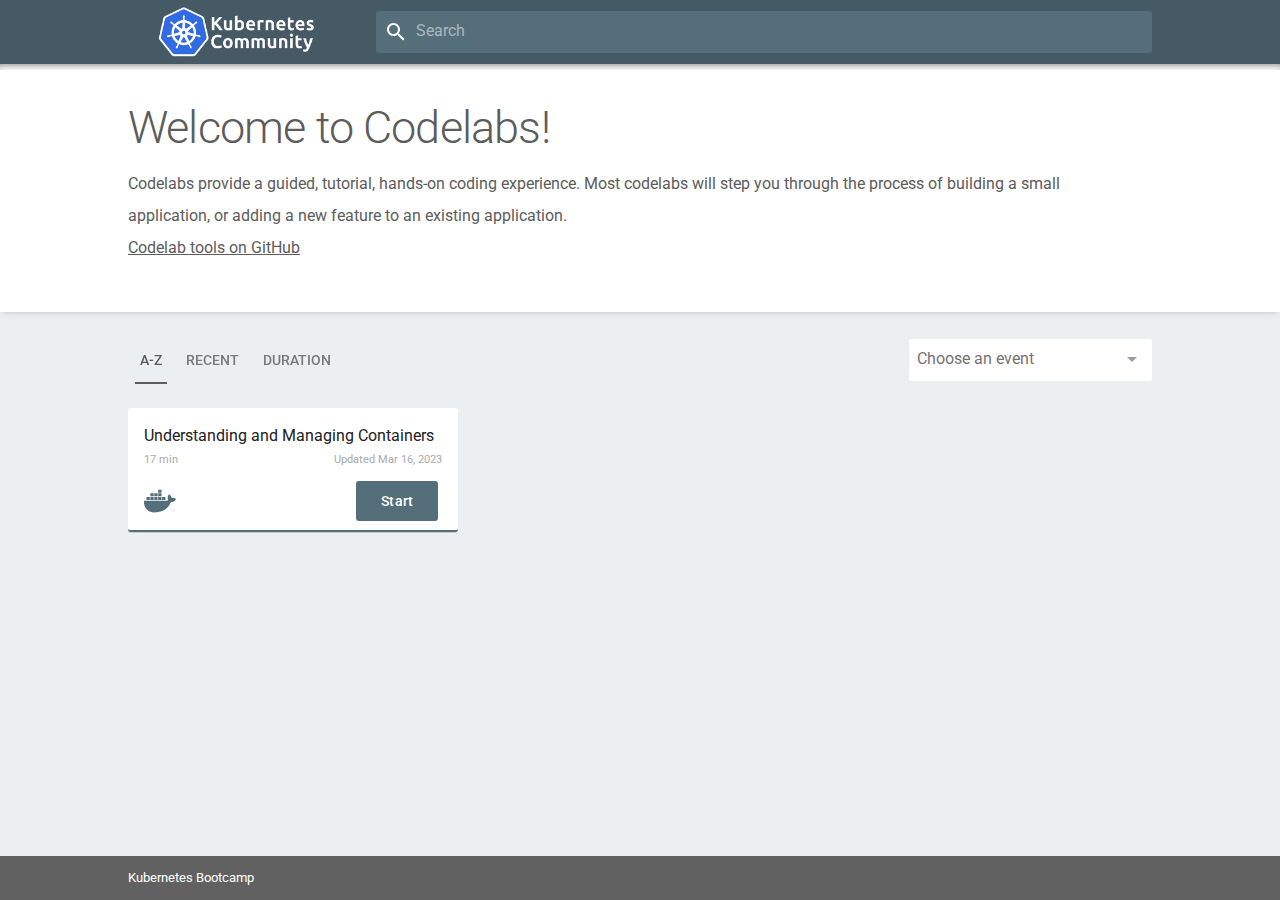
==== index.html @ d994a271 "🚀 deploy changes" ====
<!doctype html>
<html lang="en">
<head>
<meta charset="utf-8">
<meta name="description" content="Codelabs provide a guided, tutorial, hands-on coding experience. Most codelabs will step you through the process of building a small application, or adding a new feature to an existing application.">
<meta name="viewport" content="width=device-width,initial-scale=1">
<meta name="generator" content="Codelabs">
<meta name="application-name" content="Codelabs">
<link rel="canonical" href="./">
<link rel="preconnect" href="https://www.google-analytics.com">
<script>
window.ga=window.ga||function(){(ga.q=ga.q||[]).push(arguments)};ga.l=+new Date;
    ga('create', 'UA-49880327-14', 'auto');
    ga('send', 'pageview');
</script>
<script async src="https://www.google-analytics.com/analytics.js"></script>
<title>Codelabs</title>
<link rel="stylesheet" href="/styles/main.css">
<link rel="import" href="/elements/elements.html">
<style is="custom-style">
:root{--paper-tabs-selection-bar-color:currentcolor;--paper-input-container-underline:{display:none};--paper-input-container-underline-focus:{display:none};}.dropdown-filter{--paper-input-container:{padding:8px}} </style>
<meta name="apple-mobile-web-app-capable" content="yes">
<meta name="apple-mobile-web-app-status-bar-style" content="#455a64">
<meta name="apple-mobile-web-app-title" content="Codelabs">
<link rel="apple-touch-icon" sizes="180x180" href="/images/favicons/apple-touch-icon.png">
<link rel="icon" type="image/png" sizes="32x32" href="/images/favicons/favicon-32x32.png">
<link rel="icon" type="image/png" sizes="194x194" href="/images/favicons/favicon-194x194.png">
<link rel="icon" type="image/png" sizes="192x192" href="/images/favicons/android-chrome-192x192.png">
<link rel="icon" type="image/png" sizes="16x16" href="/images/favicons/favicon-16x16.png">
<link rel="manifest" href="site.webmanifest">
<link rel="mask-icon" href="/images/favicons/safari-pinned-tab.svg" color="#455a64">
<meta name="msapplication-TileColor" content="#455a64">
<meta name="msapplication-TileImage" content="/images/favicons/mstile-144x144.png">
<meta name="theme-color" content="#455a64">
<meta name="og:type" property="og:type" content="website">
<meta name="og:title" property="og:title" content="Codelabs">
<meta name="og:description" property="og:description" content="Codelabs provide a guided, tutorial, hands-on coding experience. Most codelabs will step you through the process of building a small application, or adding a new feature to an existing application.">
<meta name="og:url" property="og:url" content="./">
<meta name="og:site_name" property="og:site_name" content="Codelabs">
<meta name="og:determiner" property="og:determiner" content="the">
<meta name="og:locale" property="og:locale" content="en_US">
<meta name="og:image" property="og:image" content="/images/og-image.png">
<meta name="og:image:url" property="og:image:url" content="/images/og-image.png">
<meta name="og:image:type" property="og:image:type" content="image/png">
<meta name="og:image:width" property="og:image:width" content="1200">
<meta name="og:image:height" property="og:image:height" content="1200">
<meta name="og:image:alt" property="og:image:alt" content="Codelabs">
<meta name="twitter:card" property="twitter:card" content="summary_large_image">
<meta name="twitter:title" property="twitter:title" content="Codelabs">
<meta name="twitter:description" property="twitter:description" content="Codelabs provide a guided, tutorial, hands-on coding experience. Most codelabs will step you through the process of building a small application, or adding a new feature to an existing application.">
<meta name="twitter:image" property="twitter:image" content="/images/og-image.png">
<meta name="twitter:url" property="twitter:url" content="./">
</head>
<body id="app" is="body-bind" class="loading fullbleed">
<paper-header-panel id="main" mode="standard" main>
<div id="mainToolbar" class="paper-header">
<div class="site-width layout horizontal">
<a href="/">
<img src="/images/logo.png" class="logo-devs" alt="Codelabs Logo">
</a>
<div id="searchbar">
<paper-input-container no-label-float>
<paper-icon-button prefix icon="search"></paper-icon-button>
<label>Search</label>
<input is="iron-input" bind-value="{{searchVal}}" on-keydown="onSearchKeyDown">
</paper-input-container>
</div>
</div>
</div>
<header id="banner" down$="[[_toBoolean(selectedFilter)]]">
<div class="site-width">
<h2 class="banner-title">Welcome to Codelabs!</h2>
<div class="banner-description" data-filter-selected$="[[_toBoolean(selectedFilter)]]">
<p class="banner-info">
Codelabs provide a guided, tutorial, hands-on coding experience. Most codelabs will step you through the process of building a small application, or adding a new feature to an existing application.
<br>
<a href="https://github.com/googlecodelabs/tools">Codelab tools on GitHub</a>
</p>
</div>
</div>
</header>
<main>
<div id="filters" class="site-width layout horizontal center justified">
<div id="sortby">
<paper-tabs selected="0" noink on-iron-activate="sortBy">
<paper-tab>A-Z</paper-tab>
<paper-tab>Recent</paper-tab>
<paper-tab>Duration</paper-tab>
</paper-tabs>
</div>
<paper-dropdown-menu label="Choose an event" class="dropdown-filter" no-label-float noink no-animations>
<paper-listbox id="eventList" slot="dropdown-content" class="dropdown-content"><a href="/cka/" tabindex="-1">
<paper-item>Certified Kubernetes Administrator (CKA)</paper-item>
</a>
<a href="/ckad/" tabindex="-1">
<paper-item>Certified Kubernetes Application Developer (CKAD)</paper-item>
</a>
<a href="/cks/" tabindex="-1">
<paper-item>Certified Kubernetes Security Specialist (CKS)</paper-item>
</a>
</paper-listbox>
</paper-dropdown-menu>
</div>
<card-sorter id="cards" class="site-width">
<a href="/codelabs/01-first-container-interaction/index.html?index=..%2F..index" on-tap="navigate" class="codelab-card category-docker" data-category="docker" data-title="Understanding and Managing Containers" data-duration="17" data-updated="2023-03-16T09:54:31Z" data-tags="ckad,container,docker,web" data-pin="">
<div class="description">Understanding and Managing Containers</div>
<div class="card-duration">
<span>17 min </span>
<span>Updated Mar 16, 2023</span>
</div>
<div class="card-footer">
<div class="category-icon docker-icon"></div>
<paper-button class="docker-bg">Start</paper-button>
</div>
</a>
</card-sorter>
<div id="loading-placeholder" class="site-width">
Loading Codelabs, please wait...
</div>
</main>
<div class="footerbar">
<div class="site-width layout horizontal center justified">
<span>
<a href="https://github.com/piouson/kubernetes-bootcamp" target="_blank">Kubernetes Bootcamp</a>
</span>
</div>
</div>
</paper-header-panel>
<script src="/scripts/main.js"></script>
</body>
</html>
---- styles/main.css ----
.layout.horizontal,.layout.horizontal-reverse,.layout.vertical,.layout.vertical-reverse{display:-webkit-flex;display:-ms-flexbox;display:flex}.layout.horizontal{-ms-flex-direction:row;-webkit-flex-direction:row;flex-direction:row}.layout.vertical{-ms-flex-direction:column;-webkit-flex-direction:column;flex-direction:column}.layout.wrap{-ms-flex-wrap:wrap;-webkit-flex-wrap:wrap;flex-wrap:wrap}.flex,.flex-1{-ms-flex:1;-webkit-flex:1;flex:1}.layout.start{-ms-flex-align:start;-webkit-align-items:flex-start;align-items:flex-start}.layout.center,.layout.center-center{-ms-flex-align:center;-webkit-align-items:center;align-items:center}.layout.end{-ms-flex-align:end;-webkit-align-items:flex-end;align-items:flex-end}.layout.start-justified{-ms-flex-pack:start;-webkit-justify-content:flex-start;justify-content:flex-start}.layout.center-center,.layout.center-justified{-ms-flex-pack:center;-webkit-justify-content:center;justify-content:center}.layout.end-justified{-ms-flex-pack:end;-webkit-justify-content:flex-end;justify-content:flex-end}.layout.around-justified{-ms-flex-pack:distribute;-webkit-justify-content:space-around;justify-content:space-around}.layout.justified{-ms-flex-pack:justify;-webkit-justify-content:space-between;justify-content:space-between}.self-start{-ms-flex-item-align:start;-webkit-align-self:flex-start;align-self:flex-start}.self-center{-ms-flex-item-align:center;-webkit-align-self:center;align-self:center}.self-end{-ms-flex-item-align:end;-webkit-align-self:flex-end;align-self:flex-end}.self-stretch{-ms-flex-item-align:stretch;-webkit-align-self:stretch;align-self:stretch}.block{display:block}[hidden]{display:none!important}.invisible{visibility:hidden!important}.relative{position:relative}.fit{bottom:0;left:0;position:absolute;right:0;top:0}body.fullbleed{height:100vh;margin:0}.scroll{-webkit-overflow-scrolling:touch;overflow:auto}body{color:#5c5c5c;font-size:16px;line-height:24px}body,h1{-webkit-font-smoothing:antialiased;font-family:Roboto,Noto,sans-serif;font-weight:400}h1{font-size:56px;letter-spacing:-.026em;line-height:60px;overflow:hidden;text-overflow:ellipsis;white-space:nowrap}h2{font-size:45px;letter-spacing:-.018em;line-height:48px}h2,h3{-webkit-font-smoothing:antialiased;font-family:Roboto,Noto,sans-serif;font-weight:400}h3{font-size:34px;letter-spacing:-.01em;line-height:40px}h4{-webkit-font-smoothing:antialiased;font-family:Roboto,Noto,sans-serif;font-size:24px;font-weight:400;letter-spacing:-.012em;line-height:32px}*{box-sizing:border-box;margin:0;outline:none}body{background:#eceff1}body.view #banner{padding-bottom:24px;padding-top:80px;position:relative}body #loading-placeholder{display:none;padding:40px 0;text-align:center}body.loading card-sorter#cards,body.loading div#filters,body.loading div#searchbar{display:none}body.loading div#loading-placeholder{display:block}b{font-weight:500}a{color:currentcolor;text-decoration:none}li,ul{list-style:none;padding:0}.site-width{margin:0 auto;max-width:1024px;width:90vw}#banner{background-color:#fff;box-shadow:0 3px 6px -3px #bdbdbd;padding:40px 0 48px}#banner[down] .banner-slider{-webkit-transform:none;transform:none}#banner[down] .banner-title{visibility:hidden}#banner h2,#banner h3{font-weight:300}#banner #logo{height:125px;max-width:100%;width:auto}#banner .banner-slider{-webkit-transform:translateY(-100%);background-color:#eceff1;color:#546e7a;max-width:100%;padding:8px 0;position:absolute;top:0;transform:translateY(-100%);transition:-webkit-transform .4s cubic-bezier(0,0,.2,1);transition:transform .4s cubic-bezier(0,0,.2,1);transition:transform .4s cubic-bezier(0,0,.2,1),-webkit-transform .4s cubic-bezier(0,0,.2,1);width:100%;will-change:transform}#banner .banner-slider h3{font-size:30px}#banner .banner_arrows{margin-left:16px}#banner .banner-title{margin-bottom:8px}#banner .banner-description .banner-meta{padding:0 32px}#banner .banner-description .banner-meta h3{margin-bottom:8px}#banner paper-button{-webkit-font-smoothing:antialiased;background-color:#607d8b;color:#fff;font-family:Roboto,Noto,sans-serif;font-size:14px;font-weight:500;letter-spacing:.01em;line-height:1;line-height:normal;min-width:150px;padding:8px 16px;text-align:center;text-transform:uppercase}#banner paper-button.iron-selected{background-color:#455a64}#sortby{-ms-flex-pack:center;-webkit-justify-content:center;justify-content:center;padding:24px 0}#sortby paper-tabs{text-transform:uppercase}#sortby paper-tabs paper-tab{margin:auto 7px;padding:0 5px}.paper-header-panel{-ms-flex-direction:column;-webkit-flex-direction:column;display:-webkit-flex;display:-ms-flexbox;display:flex;flex-direction:column}.paper-header-panel main{-ms-flex:1 1 0%;-webkit-flex:1 1 0%;flex:1 1 0%}.paper-button-0,.paper-menu-button-0{border-radius:3px!important}.dropdown-filter{background-color:#fff;border-radius:3px}.dropdown-content{border-radius:3px!important}.dropdown-content paper-item:hover{background:#eee;cursor:pointer}@media (max-width:767px){#banner{line-height:16px;padding:16px 0}#banner paper-button{display:inline-block;margin:16px 0 0}#filters{height:20px;margin:0;padding:0;visibility:hidden}.banner-info{-ms-flex-item-align:start;-webkit-align-self:flex-start;align-self:flex-start;line-height:24px;width:100%}.banner-description{-ms-flex-align:center;-ms-flex-direction:column;-webkit-align-items:center;-webkit-flex-direction:column;align-items:center;display:-webkit-flex;display:-ms-flexbox;display:flex;flex-direction:column}.banner-technologies{left:0;position:absolute;width:100%;z-index:1}.banner-title{font-size:7vw}.banner-meta{display:none}#logo{margin-bottom:16px}.filters{width:100%}}@media (min-width:768px){#banner .banner-title,#banner paper-button{margin-bottom:16px}.banner-info{line-height:32px;margin-right:32px}.banner-info a{text-decoration:underline}.banner-description{display:-webkit-flex;display:-ms-flexbox;display:flex}.banner-description .banner-info{-ms-flex:1;-webkit-flex:1;flex:1}}#mainToolbar{-ms-flex-align:center;-webkit-align-items:center;align-items:center;background-color:#455a64;color:#fff;display:-webkit-flex;display:-ms-flexbox;display:flex;height:64px;padding:16px}#mainToolbar paper-icon-button[icon=menu]{-ms-flex-negative:0;-webkit-flex-shrink:0;flex-shrink:0}#mainToolbar a{-ms-flex-align:center;-webkit-align-items:center;align-items:center;display:-webkit-flex;display:-ms-flexbox;display:flex}#mainToolbar .logo-icon{height:24px;margin-right:16px;width:30px}#mainToolbar .logo-devs{height:auto;max-width:216px}#mainToolbar>div.layout{-ms-flex-align:center;-webkit-align-items:center;align-items:center}#searchbar{border-radius:3px;max-height:42px}#searchbar paper-input-container{padding:0}#searchbar paper-input-container input,#searchbar paper-input-container label{color:#fff}#searchbar paper-input-container label{opacity:.5}@media (min-width:768px){#searchbar{background-color:#546e7a;transition:background-color .4s cubic-bezier(0,0,.2,1);width:100%}#searchbar:hover{background-color:#78909c}.logo-devs{margin:0 32px 0 0}}@media (max-width:767px){#searchbar paper-input-container{display:none}#mainToolbar{height:56px}#mainToolbar paper-icon-button[icon=menu]{margin-right:8px;width:40px}}.ads-icon{background-image:url(/images/icons/google-ads.svg)}.analytics-bg{background-color:#f37c22}.codelab-card.category-analytics{border-bottom-color:#f37c22}.analytics-icon{background-image:url(/images/icons/google-analytics.svg)}.android-bg,.android-kotlin-bg,.android-tv-bg{background-color:#a4c639}.codelab-card.category-android,.codelab-card.category-android-kotlin,.codelab-card.category-android-tv{border-bottom-color:#a4c639}.android-icon,.android-kotlin-icon,.android-tv-icon{background-image:url(/images/icons/android.svg)}.android-auto-bg{background-color:#03a9f4}.codelab-card.category-android-auto{border-bottom-color:#03a9f4}.android-auto-icon{background-image:url(/images/icons/android-auto.svg)}.android-things-bg{background-color:#6c6c6c}.codelab-card.category-android-things{border-bottom-color:#6c6c6c}.android-things-icon{background-image:url(/images/icons/android-things.svg)}.assistant-icon{background-image:url(/images/icons/google-assistant.svg)}.ar-bg,.ar-core-bg,.augmented-reality-bg,.augmented-reality-core-bg{background-color:#4a148c}.codelab-card.category-ar,.codelab-card.category-ar-core,.codelab-card.category-augmented-reality,.codelab-card.category-augmented-reality-core{border-bottom-color:#4a148c}.ar-core-icon,.ar-icon,.augmented-reality-core-icon,.augmented-reality-icon{background-image:url(/images/icons/ar-core.svg)}.cardboard-bg,.games-bg,.play-games-bg,.virtual-reality-bg,.virtual-reality-games-bg,.virtualreality-bg,.virtualreality-games-bg,.vr-bg{background-color:#f16523}.codelab-card.category-cardboard,.codelab-card.category-games,.codelab-card.category-play-games,.codelab-card.category-virtual-reality,.codelab-card.category-virtual-reality-games,.codelab-card.category-virtualreality,.codelab-card.category-virtualreality-games,.codelab-card.category-vr{border-bottom-color:#f16523}.cardboard-icon,.games-icon,.play-games-icon,.virtual-reality-games-icon,.virtual-reality-icon,.virtualreality-games-icon,.virtualreality-icon,.vr-icon{background-image:url(/images/icons/cardboard.svg)}.apps-bg,.g-suite-bg,.gsuite-bg{background-color:#9aa0a6}.codelab-card.category-apps,.codelab-card.category-g-suite,.codelab-card.category-gsuite{border-bottom-color:#9aa0a6}.apps-icon,.g-suite-icon,.gsuite-icon{background-image:url(/images/icons/gsuite.svg)}.docs-icon{background-image:url(/images/icons/google-docs.svg)}.drive-icon{background-image:url(/images/icons/google-drive.svg)}.sheets-icon{background-image:url(/images/icons/google-sheets.svg)}.slides-bg{background-color:#fbbc05}.codelab-card.category-slides{border-bottom-color:#fbbc05}.slides-icon{background-image:url(/images/icons/google-slides.svg)}.blockly-icon{background-image:url(/images/icons/blockly.svg)}.brillo-bg{background-color:#3bbaf3}.codelab-card.category-brillo{border-bottom-color:#3bbaf3}.brillo-icon{background-image:url(/images/icons/brillo.svg)}.cast-icon,.chrome-cast-icon,.chromecast-icon{background-image:url(/images/icons/cast.svg)}.chrome-icon,.google-chrome-icon,.googlechrome-icon{background-image:url(/images/icons/chrome.svg)}.cloud-about-icon,.cloud-cloud-tools-icon,.cloud-general-icon,.cloud-icon,.cloud-other-icon,.cloud-others-icon,.cloud-platform-icon,.cloud-tools-icon{background-image:url(/images/icons/cloud-platform.svg)}.cloud-app-engine-icon,.cloud-appengine-icon{background-image:url(/images/icons/cloud-appengine.svg)}.big-query-icon,.bigquery-icon,.cloud-big-query-icon,.cloud-bigquery-icon{background-image:url(/images/icons/cloud-bigquery.svg)}.cloud-build-icon{background-image:url(/images/icons/cloud-build.svg)}.cloud-compute-engine-icon,.cloud-compute-icon{background-image:url(/images/icons/cloud-compute-engine.svg)}.cloud-data-lab-icon,.cloud-datalab-icon{background-image:url(/images/icons/cloud-datalab.svg)}.cloud-iam-icon{background-image:url(/images/icons/cloud-iam.svg)}.cloud-iot-core-icon,.cloud-iot-icon,.iot-core-icon,.iot-icon{background-image:url(/images/icons/cloud-iot-core.svg)}.cloud-key-management-service-icon,.cloud-kms-icon{background-image:url(/images/icons/cloud-key-management-service.svg)}.cloud-machine-learning-icon,.cloud-ml-icon{background-image:url(/images/icons/cloud-machine-learning.svg)}.cloud-monitor-icon,.cloud-monitoring-icon{background-image:url(/images/icons/cloud-monitoring.svg)}.cloud-network-icon,.cloud-networking-icon{background-image:url(/images/icons/cloud-networking.svg)}.cloud-security-command-center-icon,.cloud-security-icon{background-image:url(/images/icons/cloud-security-command-center.svg)}.cloud-data-icon,.cloud-sql-icon{background-image:url(/images/icons/cloud-sql.svg)}.design-bg{background-color:#757575}.codelab-card.category-design{border-bottom-color:#757575}.design-icon{background-image:url(/images/icons/design.svg)}.firebase-bg,.firebase-web-bg{background-color:#f57c00}.codelab-card.category-firebase,.codelab-card.category-firebase-web{border-bottom-color:#f57c00}.firebase-icon,.firebase-web-icon{background-image:url(/images/icons/firebase.svg)}.design-flutter-bg,.flutter-android-bg,.flutter-bg,.flutter-firebase-bg{background-color:#45d1fd}.codelab-card.category-design-flutter,.codelab-card.category-flutter,.codelab-card.category-flutter-android,.codelab-card.category-flutter-firebase{border-bottom-color:#45d1fd}.design-flutter-icon,.flutter-android-icon,.flutter-firebase-icon,.flutter-icon{background-image:url(/images/icons/flutter.svg)}.geo-bg,.google-maps-bg,.googlemaps-bg,.maps-bg,.sheets-bg{background-color:#34a853}.codelab-card.category-geo,.codelab-card.category-google-maps,.codelab-card.category-googlemaps,.codelab-card.category-maps,.codelab-card.category-sheets{border-bottom-color:#34a853}.geo-icon,.google-maps-icon,.googlemaps-icon,.maps-icon{background-image:url(/images/icons/google-maps.svg)}.cast-bg,.chrome-cast-bg,.chromecast-bg,.nest-bg{background-color:#5f6368}.codelab-card.category-cast,.codelab-card.category-chrome-cast,.codelab-card.category-chromecast,.codelab-card.category-nest{border-bottom-color:#5f6368}.nest-icon{background-image:url(/images/icons/nest.svg)}.open-thread-bg,.openthread-bg{background-color:#484848}.codelab-card.category-open-thread,.codelab-card.category-openthread{border-bottom-color:#484848}.open-thread-icon,.openthread-icon{background-image:url(/images/icons/openthread.svg)}.about-icon,.search-icon{background-image:url(/images/icons/google-g.svg)}.cloud-hpc-bg,.hpc-bg,.slurm-bg{background-color:#42afeb}.codelab-card.category-cloud-hpc,.codelab-card.category-hpc,.codelab-card.category-slurm{border-bottom-color:#42afeb}.cloud-hpc-icon,.hpc-icon,.slurm-icon{background-image:url(/images/icons/slurm.svg)}.tensor-flow-bg,.tensorflow-bg{background-color:#ed8e24}.codelab-card.category-tensor-flow,.codelab-card.category-tensorflow{border-bottom-color:#ed8e24}.tensor-flow-icon,.tensorflow-icon{background-image:url(/images/icons/tensorflow.svg)}.unity-bg{background-color:#222c37}.codelab-card.category-unity{border-bottom-color:#222c37}.unity-icon{background-image:url(/images/icons/unity.svg)}.weave-bg{background-color:#0f9d58}.codelab-card.category-weave{border-bottom-color:#0f9d58}.weave-icon{background-image:url(/images/icons/weave.svg)}.android-wear-icon,.wear-icon,.wear-os-icon{background-image:url(/images/icons/wear-os.svg)}.about-bg,.ads-bg,.android-wear-bg,.assistant-bg,.big-query-bg,.bigquery-bg,.blockly-bg,.chrome-bg,.cloud-about-bg,.cloud-app-engine-bg,.cloud-appengine-bg,.cloud-bg,.cloud-big-query-bg,.cloud-bigquery-bg,.cloud-build-bg,.cloud-cloud-tools-bg,.cloud-compute-bg,.cloud-compute-engine-bg,.cloud-data-bg,.cloud-data-lab-bg,.cloud-datalab-bg,.cloud-general-bg,.cloud-iam-bg,.cloud-iot-bg,.cloud-iot-core-bg,.cloud-key-management-service-bg,.cloud-kms-bg,.cloud-machine-learning-bg,.cloud-ml-bg,.cloud-monitor-bg,.cloud-monitoring-bg,.cloud-network-bg,.cloud-networking-bg,.cloud-other-bg,.cloud-others-bg,.cloud-platform-bg,.cloud-security-bg,.cloud-security-command-center-bg,.cloud-sql-bg,.cloud-tools-bg,.cloud-web-bg,.docs-bg,.drive-bg,.google-chrome-bg,.googlechrome-bg,.iot-bg,.iot-core-bg,.search-bg,.wear-bg,.wear-os-bg,.web-bg{background-color:#4285f4}.codelab-card.category-about,.codelab-card.category-ads,.codelab-card.category-android-wear,.codelab-card.category-assistant,.codelab-card.category-big-query,.codelab-card.category-bigquery,.codelab-card.category-blockly,.codelab-card.category-chrome,.codelab-card.category-cloud,.codelab-card.category-cloud-about,.codelab-card.category-cloud-app-engine,.codelab-card.category-cloud-appengine,.codelab-card.category-cloud-big-query,.codelab-card.category-cloud-bigquery,.codelab-card.category-cloud-build,.codelab-card.category-cloud-cloud-tools,.codelab-card.category-cloud-compute,.codelab-card.category-cloud-compute-engine,.codelab-card.category-cloud-data,.codelab-card.category-cloud-data-lab,.codelab-card.category-cloud-datalab,.codelab-card.category-cloud-general,.codelab-card.category-cloud-iam,.codelab-card.category-cloud-iot,.codelab-card.category-cloud-iot-core,.codelab-card.category-cloud-key-management-service,.codelab-card.category-cloud-kms,.codelab-card.category-cloud-machine-learning,.codelab-card.category-cloud-ml,.codelab-card.category-cloud-monitor,.codelab-card.category-cloud-monitoring,.codelab-card.category-cloud-network,.codelab-card.category-cloud-networking,.codelab-card.category-cloud-other,.codelab-card.category-cloud-others,.codelab-card.category-cloud-platform,.codelab-card.category-cloud-security,.codelab-card.category-cloud-security-command-center,.codelab-card.category-cloud-sql,.codelab-card.category-cloud-tools,.codelab-card.category-cloud-web,.codelab-card.category-docs,.codelab-card.category-drive,.codelab-card.category-google-chrome,.codelab-card.category-googlechrome,.codelab-card.category-iot,.codelab-card.category-iot-core,.codelab-card.category-search,.codelab-card.category-wear,.codelab-card.category-wear-os,.codelab-card.category-web{border-bottom-color:#4285f4}.cloud-web-icon,.web-icon{background-image:url(/images/icons/web.svg)}.docker-bg{background-color:#546e7a}.codelab-card.category-docker{border-bottom-color:#546e7a}.docker-icon{background-image:url(/images/icons/docker.svg)}#cards{-ms-flex-pack:start;-ms-flex-wrap:wrap;-webkit-flex-wrap:wrap;-webkit-justify-content:flex-start;flex-wrap:wrap;justify-content:flex-start;margin-bottom:24px}#cards,.codelab-card{display:-webkit-flex;display:-ms-flexbox;display:flex}.codelab-card{-ms-flex:1 0 330px;-ms-flex-direction:column;-webkit-flex:1 0 330px;-webkit-flex-direction:column;background-color:#fff;border-bottom:2px solid transparent;border-radius:3px;box-shadow:0 1px rgba(0,0,0,.15);flex:1 0 330px;flex-direction:column;margin:0 16px 16px 0;max-width:330px;position:relative}.codelab-card:nth-of-type(3n){margin-right:0}.codelab-card img{margin-right:4px}.codelab-card .card-header{padding:16px 16px 0}.codelab-card .card-duration,.codelab-card .card-header{-ms-flex-align:center;-ms-flex-pack:justify;-webkit-align-items:center;-webkit-justify-content:space-between;align-items:center;display:-webkit-flex;display:-ms-flexbox;display:flex;justify-content:space-between}.codelab-card .card-duration{color:#aaa;font-size:11px;mix-blend-mode:normal;padding:0 16px}.codelab-card .card-duration img{opacity:.24}.codelab-card .card-author,.codelab-card .card-updated{color:#bdbdbd;font-size:12px;line-height:16px;text-align:right}.codelab-card .description{-ms-flex:1 0 auto;-webkit-flex:1 0 auto;-webkit-font-smoothing:antialiased;color:#212121;flex:1 0 auto;padding:16px 16px 0}.card-footer{-ms-flex-align:center;-ms-flex-pack:justify;-webkit-align-items:center;-webkit-justify-content:space-between;align-items:center;border-top:0;display:-webkit-flex;display:-ms-flexbox;display:flex;justify-content:space-between;padding:8px 16px}.card-footer paper-button{-webkit-font-smoothing:antialiased;color:#fff;font-family:Roboto,Noto,sans-serif;font-size:14px;font-weight:500;letter-spacing:.01em;line-height:1;padding:13px 25px;text-transform:uppercase;text-transform:none}.card-footer .category-icon{background-position:0 50%;background-repeat:no-repeat;background-size:32px;height:42px;width:42px}.card-pin{background-image:url('data:image/svg+xml;utf8,<svg width="18" height="18" viewBox="0 0 18 18" xmlns="http://www.w3.org/2000/svg"><g fill="none" fill-rule="evenodd"><path d="M0 0h18v18H0"/><path fill="#888" d="M13 4V2H5v2h1v5l-1.5 1.5V12H8v4l1 1 1-1v-4h3.5v-1.5L12 9V4"/></g></svg>');background-repeat:no-repeat;bottom:14px;height:20px;left:7px;position:absolute;width:15px}@media (max-width:767px){#cards{-ms-flex-align:center;-ms-flex-direction:column;-webkit-align-items:center;-webkit-flex-direction:column;align-items:center;flex-direction:column}.codelab-card{-ms-flex:1 0 200px;-webkit-flex:1 0 200px;flex:1 0 200px;margin:0 0 16px;max-width:100%;min-width:330px;width:100%}.codelab-card .card-header{-ms-flex-align:center;-webkit-align-items:center;align-items:center}.codelab-card .card-header .category-icon{margin:0}}@media (min-width:767px) and (max-width:1136px){.codelab-card{-ms-flex:0 0 32%;-webkit-flex:0 0 32%;flex:0 0 32%;margin:0 2% 2% 0}}#footer{background-color:#424242;font-size:13px;padding:40px 0}#footer li,#footer ul{list-style:none;margin:0;padding:0}#footer a{color:#9e9e9e}#footer .footer-wrapper{display:-webkit-flex;display:-ms-flexbox;display:flex}#footer .link-list{-ms-flex:1;-webkit-flex:1;border-top:1px solid #616161;flex:1;margin-right:32px}#footer .link-list:last-child{margin-bottom:0;margin-right:0}#footer .link-list label{color:#fff;display:block;margin:8px 0 16px}.footerbar{background-color:#616161;color:#fff;font-size:13px;padding:10px 0}.footerbar a{color:currentcolor}@media (max-width:767px){#footer{padding:24px 0}#footer .footer-wrapper{-ms-flex-direction:column;-webkit-flex-direction:column;flex-direction:column}#footer .link-list{margin:0 0 24px}}
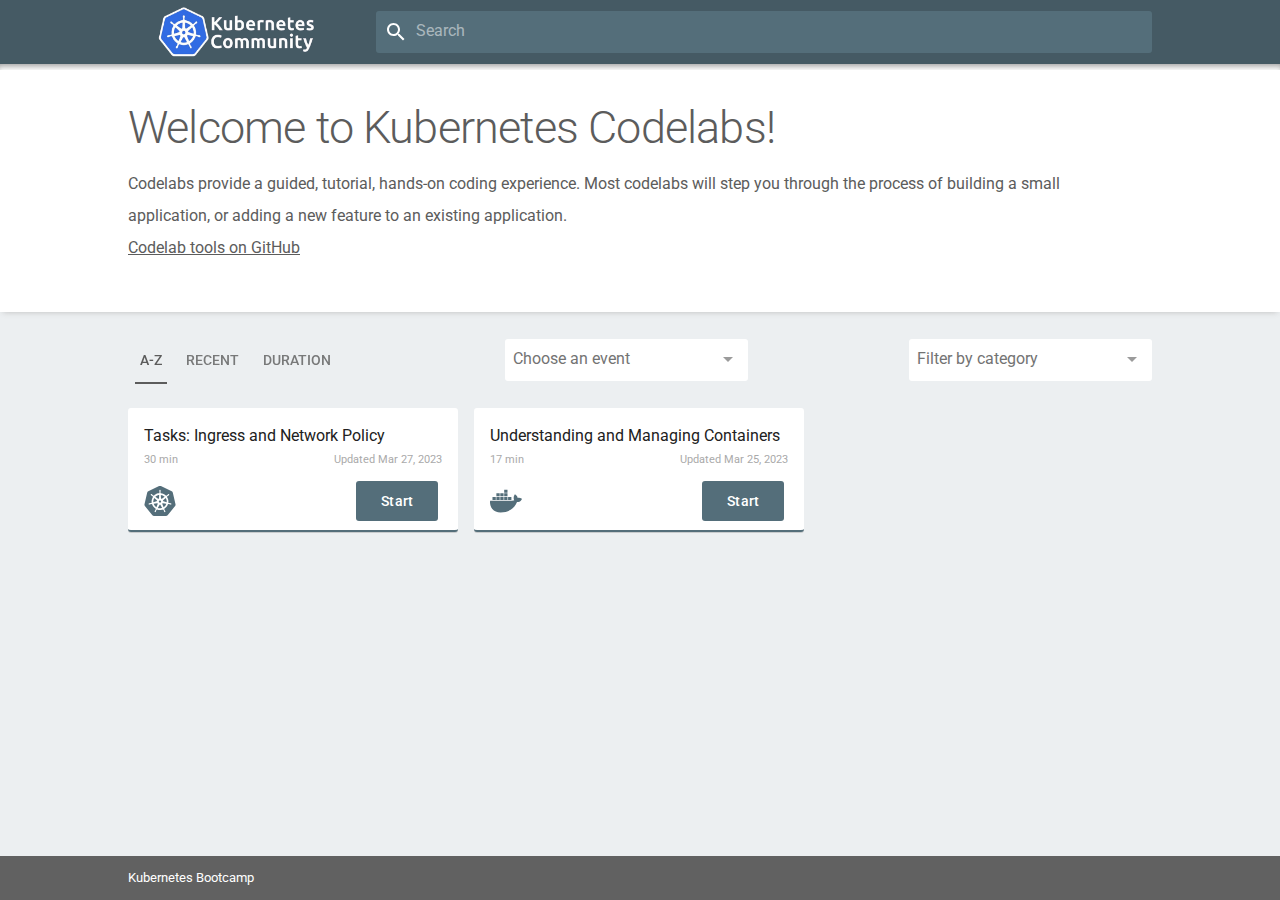
==== commit 0ac05af5: "🚀 deploy changes" ====
--- a/index.html
+++ b/index.html
@@ -5,59 +5,63 @@
 <meta charset="utf-8">
 <meta name="description" content="Codelabs provide a guided, tutorial, hands-on coding experience. Most codelabs will step you through the process of building a small application, or adding a new feature to an existing application.">
 <meta name="viewport" content="width=device-width,initial-scale=1">
-<meta name="generator" content="Codelabs">
-<meta name="application-name" content="Codelabs">
-<link rel="canonical" href="./">
+<meta name="generator" content="Kubernetes Community Codelabs">
+<meta name="application-name" content="Kubernetes Community Codelabs">
+<link rel="canonical" href="https://piouson.github.io/kubernetes-codelabs/">
 <link rel="preconnect" href="https://www.google-analytics.com">
 <script>
 window.ga=window.ga||function(){(ga.q=ga.q||[]).push(arguments)};ga.l=+new Date;
     ga('create', 'UA-49880327-14', 'auto');
     ga('send', 'pageview');
+    
+    ga('create', 'G-V74DN1NL4W', 'auto', { name: 'view' });
+    ga('view.send', 'pageview');
 </script>
 <script async src="https://www.google-analytics.com/analytics.js"></script>
-<title>Codelabs</title>
-<link rel="stylesheet" href="/styles/main.css">
-<link rel="import" href="/elements/elements.html">
+<script async src="elements/code-block-copy.js"></script>
+<title>Kubernetes Community Codelabs</title>
+<link rel="stylesheet" href="https://piouson.github.io/kubernetes-codelabs/styles/main.css">
+<link rel="import" href="https://piouson.github.io/kubernetes-codelabs/elements/elements.html">
 <style is="custom-style">
 :root{--paper-tabs-selection-bar-color:currentcolor;--paper-input-container-underline:{display:none};--paper-input-container-underline-focus:{display:none};}.dropdown-filter{--paper-input-container:{padding:8px}} </style>
 <meta name="apple-mobile-web-app-capable" content="yes">
 <meta name="apple-mobile-web-app-status-bar-style" content="#455a64">
-<meta name="apple-mobile-web-app-title" content="Codelabs">
-<link rel="apple-touch-icon" sizes="180x180" href="/images/favicons/apple-touch-icon.png">
-<link rel="icon" type="image/png" sizes="32x32" href="/images/favicons/favicon-32x32.png">
-<link rel="icon" type="image/png" sizes="194x194" href="/images/favicons/favicon-194x194.png">
-<link rel="icon" type="image/png" sizes="192x192" href="/images/favicons/android-chrome-192x192.png">
-<link rel="icon" type="image/png" sizes="16x16" href="/images/favicons/favicon-16x16.png">
+<meta name="apple-mobile-web-app-title" content="Kubernetes Community Codelabs">
+<link rel="apple-touch-icon" sizes="180x180" href="https://piouson.github.io/kubernetes-codelabs/images/favicons/apple-touch-icon.png">
+<link rel="icon" type="image/png" sizes="32x32" href="https://piouson.github.io/kubernetes-codelabs/images/favicons/favicon-32x32.png">
+<link rel="icon" type="image/png" sizes="194x194" href="https://piouson.github.io/kubernetes-codelabs/images/favicons/favicon-194x194.png">
+<link rel="icon" type="image/png" sizes="192x192" href="https://piouson.github.io/kubernetes-codelabs/images/favicons/android-chrome-192x192.png">
+<link rel="icon" type="image/png" sizes="16x16" href="https://piouson.github.io/kubernetes-codelabs/images/favicons/favicon-16x16.png">
 <link rel="manifest" href="site.webmanifest">
-<link rel="mask-icon" href="/images/favicons/safari-pinned-tab.svg" color="#455a64">
+<link rel="mask-icon" href="https://piouson.github.io/kubernetes-codelabs/images/favicons/safari-pinned-tab.svg" color="#455a64">
 <meta name="msapplication-TileColor" content="#455a64">
-<meta name="msapplication-TileImage" content="/images/favicons/mstile-144x144.png">
+<meta name="msapplication-TileImage" content="https://piouson.github.io/kubernetes-codelabs/images/favicons/mstile-144x144.png">
 <meta name="theme-color" content="#455a64">
 <meta name="og:type" property="og:type" content="website">
-<meta name="og:title" property="og:title" content="Codelabs">
+<meta name="og:title" property="og:title" content="Kubernetes Community Codelabs">
 <meta name="og:description" property="og:description" content="Codelabs provide a guided, tutorial, hands-on coding experience. Most codelabs will step you through the process of building a small application, or adding a new feature to an existing application.">
-<meta name="og:url" property="og:url" content="./">
-<meta name="og:site_name" property="og:site_name" content="Codelabs">
+<meta name="og:url" property="og:url" content="https://piouson.github.io/kubernetes-codelabs/">
+<meta name="og:site_name" property="og:site_name" content="K8s Codelabs">
 <meta name="og:determiner" property="og:determiner" content="the">
 <meta name="og:locale" property="og:locale" content="en_US">
-<meta name="og:image" property="og:image" content="/images/og-image.png">
-<meta name="og:image:url" property="og:image:url" content="/images/og-image.png">
+<meta name="og:image" property="og:image" content="https://piouson.github.io/kubernetes-codelabs/images/og-image.png">
+<meta name="og:image:url" property="og:image:url" content="https://piouson.github.io/kubernetes-codelabs/images/og-image.png">
 <meta name="og:image:type" property="og:image:type" content="image/png">
 <meta name="og:image:width" property="og:image:width" content="1200">
 <meta name="og:image:height" property="og:image:height" content="1200">
-<meta name="og:image:alt" property="og:image:alt" content="Codelabs">
+<meta name="og:image:alt" property="og:image:alt" content="K8s Codelabs">
 <meta name="twitter:card" property="twitter:card" content="summary_large_image">
-<meta name="twitter:title" property="twitter:title" content="Codelabs">
+<meta name="twitter:title" property="twitter:title" content="Kubernetes Community Codelabs">
 <meta name="twitter:description" property="twitter:description" content="Codelabs provide a guided, tutorial, hands-on coding experience. Most codelabs will step you through the process of building a small application, or adding a new feature to an existing application.">
-<meta name="twitter:image" property="twitter:image" content="/images/og-image.png">
-<meta name="twitter:url" property="twitter:url" content="./">
+<meta name="twitter:image" property="twitter:image" content="https://piouson.github.io/kubernetes-codelabs/images/og-image.png">
+<meta name="twitter:url" property="twitter:url" content="https://piouson.github.io/kubernetes-codelabs/">
 </head>
 <body id="app" is="body-bind" class="loading fullbleed">
 <paper-header-panel id="main" mode="standard" main>
 <div id="mainToolbar" class="paper-header">
 <div class="site-width layout horizontal">
-<a href="/">
-<img src="/images/logo.png" class="logo-devs" alt="Codelabs Logo">
+<a href="https://piouson.github.io/kubernetes-codelabs/">
+<img src="https://piouson.github.io/kubernetes-codelabs/images/logo.png" class="logo-devs" alt="K8s Codelabs Logo">
 </a>
 <div id="searchbar">
 <paper-input-container no-label-float>
@@ -70,7 +74,7 @@
 </div>
 <header id="banner" down$="[[_toBoolean(selectedFilter)]]">
 <div class="site-width">
-<h2 class="banner-title">Welcome to Codelabs!</h2>
+<h2 class="banner-title">Welcome to Kubernetes Codelabs!</h2>
 <div class="banner-description" data-filter-selected$="[[_toBoolean(selectedFilter)]]">
 <p class="banner-info">
 Codelabs provide a guided, tutorial, hands-on coding experience. Most codelabs will step you through the process of building a small application, or adding a new feature to an existing application.
@@ -90,28 +94,44 @@
 </paper-tabs>
 </div>
 <paper-dropdown-menu label="Choose an event" class="dropdown-filter" no-label-float noink no-animations>
-<paper-listbox id="eventList" slot="dropdown-content" class="dropdown-content"><a href="/cka/" tabindex="-1">
+<paper-listbox id="eventList" slot="dropdown-content" class="dropdown-content"><a href="https://piouson.github.io/kubernetes-codelabs/cka/" tabindex="-1">
 <paper-item>Certified Kubernetes Administrator (CKA)</paper-item>
 </a>
-<a href="/ckad/" tabindex="-1">
+<a href="https://piouson.github.io/kubernetes-codelabs/ckad/" tabindex="-1">
 <paper-item>Certified Kubernetes Application Developer (CKAD)</paper-item>
 </a>
-<a href="/cks/" tabindex="-1">
+<a href="https://piouson.github.io/kubernetes-codelabs/cks/" tabindex="-1">
 <paper-item>Certified Kubernetes Security Specialist (CKS)</paper-item>
 </a>
 </paper-listbox>
 </paper-dropdown-menu>
-</div>
+<paper-dropdown-menu label="Filter by category" class="dropdown-filter" no-label-float noink no-animations>
+<paper-listbox id="categorylist" slot="dropdown-content" class="dropdown-content" on-iron-activate="onCategoryActivate" attr-for-selected="filter">
+<paper-item filter="docker">docker</paper-item>
+<paper-item filter="kubernetes">kubernetes</paper-item>
+</paper-listbox>
+</paper-dropdown-menu></div>
 <card-sorter id="cards" class="site-width">
-<a href="/codelabs/01-first-container-interaction/index.html?index=..%2F..index" on-tap="navigate" class="codelab-card category-docker" data-category="docker" data-title="Understanding and Managing Containers" data-duration="17" data-updated="2023-03-16T09:54:31Z" data-tags="ckad,container,docker,web" data-pin="">
+<a href="https://piouson.github.io/kubernetes-codelabs/codelabs/01-first-container-interaction/index.html?index=..%2F..index&viewga=G-V74DN1NL4W" on-tap="navigate" class="codelab-card category-docker" data-category="docker" data-title="Understanding and Managing Containers" data-duration="17" data-updated="2023-03-25T08:37:48Z" data-tags="ckad,container,docker,web" data-pin="">
 <div class="description">Understanding and Managing Containers</div>
 <div class="card-duration">
 <span>17 min </span>
-<span>Updated Mar 16, 2023</span>
+<span>Updated Mar 25, 2023</span>
 </div>
 <div class="card-footer">
 <div class="category-icon docker-icon"></div>
 <paper-button class="docker-bg">Start</paper-button>
+</div>
+</a>
+<a href="https://piouson.github.io/kubernetes-codelabs/codelabs/09-network-policy/index.html?index=..%2F..index&viewga=G-V74DN1NL4W" on-tap="navigate" class="codelab-card category-kubernetes" data-category="kubernetes" data-title="Tasks: Ingress and Network Policy" data-duration="30" data-updated="2023-03-27T13:53:29+01:00" data-tags="ckad,kubernetes" data-pin="">
+<div class="description">Tasks: Ingress and Network Policy</div>
+<div class="card-duration">
+<span>30 min </span>
+<span>Updated Mar 27, 2023</span>
+</div>
+<div class="card-footer">
+<div class="category-icon kubernetes-icon"></div>
+<paper-button class="kubernetes-bg">Start</paper-button>
 </div>
 </a>
 </card-sorter>
@@ -127,6 +147,6 @@
 </div>
 </div>
 </paper-header-panel>
-<script src="/scripts/main.js"></script>
+<script src="https://piouson.github.io/kubernetes-codelabs/scripts/main.js"></script>
 </body>
 </html>
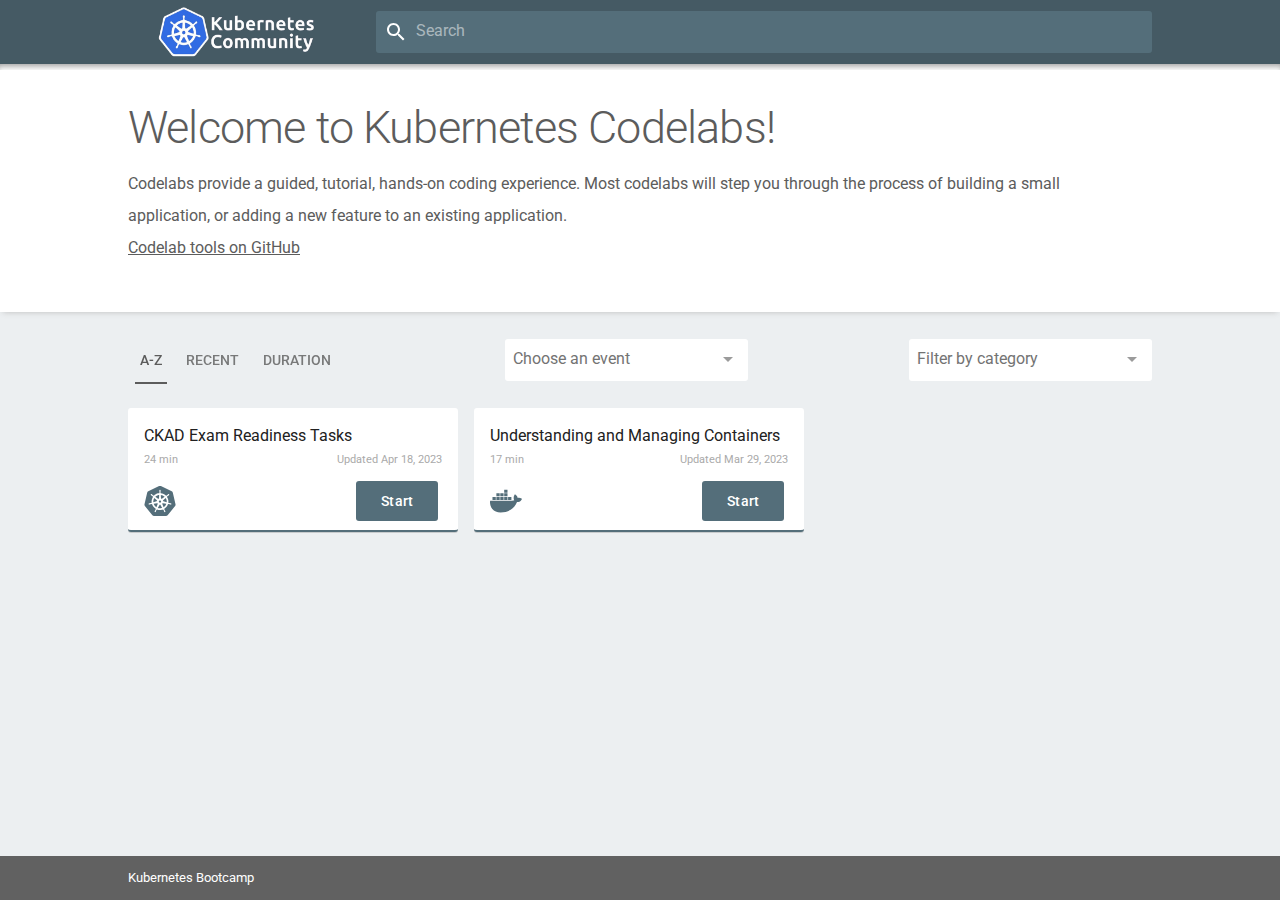
==== commit bb359c46: "🚀 deploy changes" ====
--- a/index.html
+++ b/index.html
@@ -97,6 +97,9 @@
 <paper-listbox id="eventList" slot="dropdown-content" class="dropdown-content"><a href="https://piouson.github.io/kubernetes-codelabs/cka/" tabindex="-1">
 <paper-item>Certified Kubernetes Administrator (CKA)</paper-item>
 </a>
+<a href="https://piouson.github.io/kubernetes-codelabs/ckad-task/" tabindex="-1">
+<paper-item>CKAD Exam Readiness Tasks</paper-item>
+</a>
 <a href="https://piouson.github.io/kubernetes-codelabs/ckad/" tabindex="-1">
 <paper-item>Certified Kubernetes Application Developer (CKAD)</paper-item>
 </a>
@@ -112,22 +115,22 @@
 </paper-listbox>
 </paper-dropdown-menu></div>
 <card-sorter id="cards" class="site-width">
-<a href="https://piouson.github.io/kubernetes-codelabs/codelabs/01-first-container-interaction/index.html?index=..%2F..index&viewga=G-V74DN1NL4W" on-tap="navigate" class="codelab-card category-docker" data-category="docker" data-title="Understanding and Managing Containers" data-duration="17" data-updated="2023-03-25T08:37:48Z" data-tags="ckad,container,docker,web" data-pin="">
+<a href="https://piouson.github.io/kubernetes-codelabs/codelabs/01-first-container-interaction/index.html?index=..%2F..index&viewga=G-V74DN1NL4W" on-tap="navigate" class="codelab-card category-docker" data-category="docker" data-title="Understanding and Managing Containers" data-duration="17" data-updated="2023-03-29T08:04:06+01:00" data-tags="ckad,container,docker,web" data-pin="">
 <div class="description">Understanding and Managing Containers</div>
 <div class="card-duration">
 <span>17 min </span>
-<span>Updated Mar 25, 2023</span>
+<span>Updated Mar 29, 2023</span>
 </div>
 <div class="card-footer">
 <div class="category-icon docker-icon"></div>
 <paper-button class="docker-bg">Start</paper-button>
 </div>
 </a>
-<a href="https://piouson.github.io/kubernetes-codelabs/codelabs/09-network-policy/index.html?index=..%2F..index&viewga=G-V74DN1NL4W" on-tap="navigate" class="codelab-card category-kubernetes" data-category="kubernetes" data-title="Tasks: Ingress and Network Policy" data-duration="30" data-updated="2023-03-27T13:53:29+01:00" data-tags="ckad,kubernetes" data-pin="">
-<div class="description">Tasks: Ingress and Network Policy</div>
+<a href="https://piouson.github.io/kubernetes-codelabs/codelabs/09-network-policy/index.html?index=..%2F..index&viewga=G-V74DN1NL4W" on-tap="navigate" class="codelab-card category-kubernetes" data-category="kubernetes" data-title="CKAD Exam Readiness Tasks" data-duration="24" data-updated="2023-04-18T13:56:26+01:00" data-tags="ckad-task,task" data-pin="">
+<div class="description">CKAD Exam Readiness Tasks</div>
 <div class="card-duration">
-<span>30 min </span>
-<span>Updated Mar 27, 2023</span>
+<span>24 min </span>
+<span>Updated Apr 18, 2023</span>
 </div>
 <div class="card-footer">
 <div class="category-icon kubernetes-icon"></div>
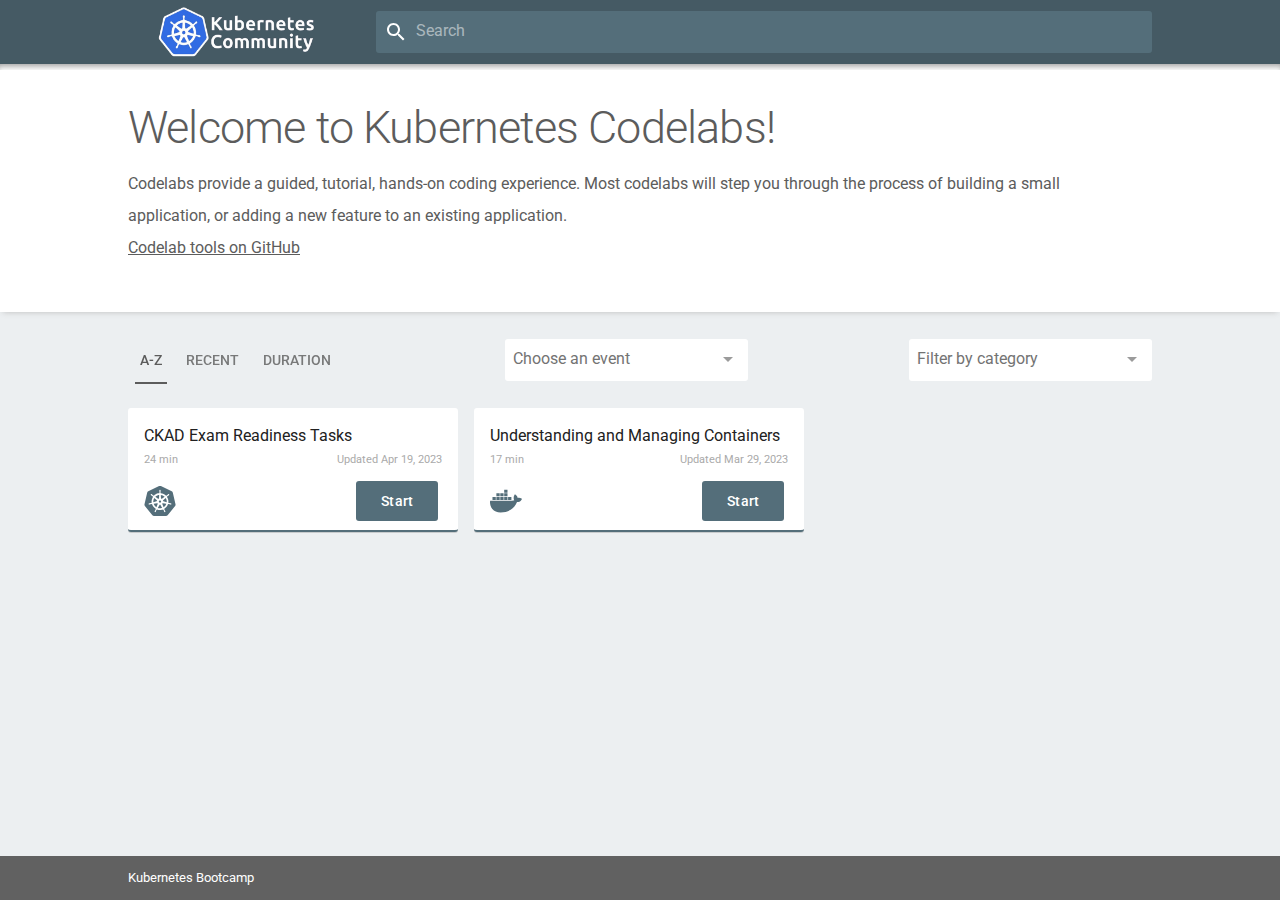
==== commit 34e1c040: "🚀 deploy changes" ====
--- a/index.html
+++ b/index.html
@@ -126,11 +126,11 @@
 <paper-button class="docker-bg">Start</paper-button>
 </div>
 </a>
-<a href="https://piouson.github.io/kubernetes-codelabs/codelabs/09-network-policy/index.html?index=..%2F..index&viewga=G-V74DN1NL4W" on-tap="navigate" class="codelab-card category-kubernetes" data-category="kubernetes" data-title="CKAD Exam Readiness Tasks" data-duration="24" data-updated="2023-04-18T13:56:26+01:00" data-tags="ckad-task,task" data-pin="">
+<a href="https://piouson.github.io/kubernetes-codelabs/codelabs/09-network-policy/index.html?index=..%2F..index&viewga=G-V74DN1NL4W" on-tap="navigate" class="codelab-card category-kubernetes" data-category="kubernetes" data-title="CKAD Exam Readiness Tasks" data-duration="24" data-updated="2023-04-19T05:29:31+01:00" data-tags="ckad-task,task" data-pin="">
 <div class="description">CKAD Exam Readiness Tasks</div>
 <div class="card-duration">
 <span>24 min </span>
-<span>Updated Apr 18, 2023</span>
+<span>Updated Apr 19, 2023</span>
 </div>
 <div class="card-footer">
 <div class="category-icon kubernetes-icon"></div>
